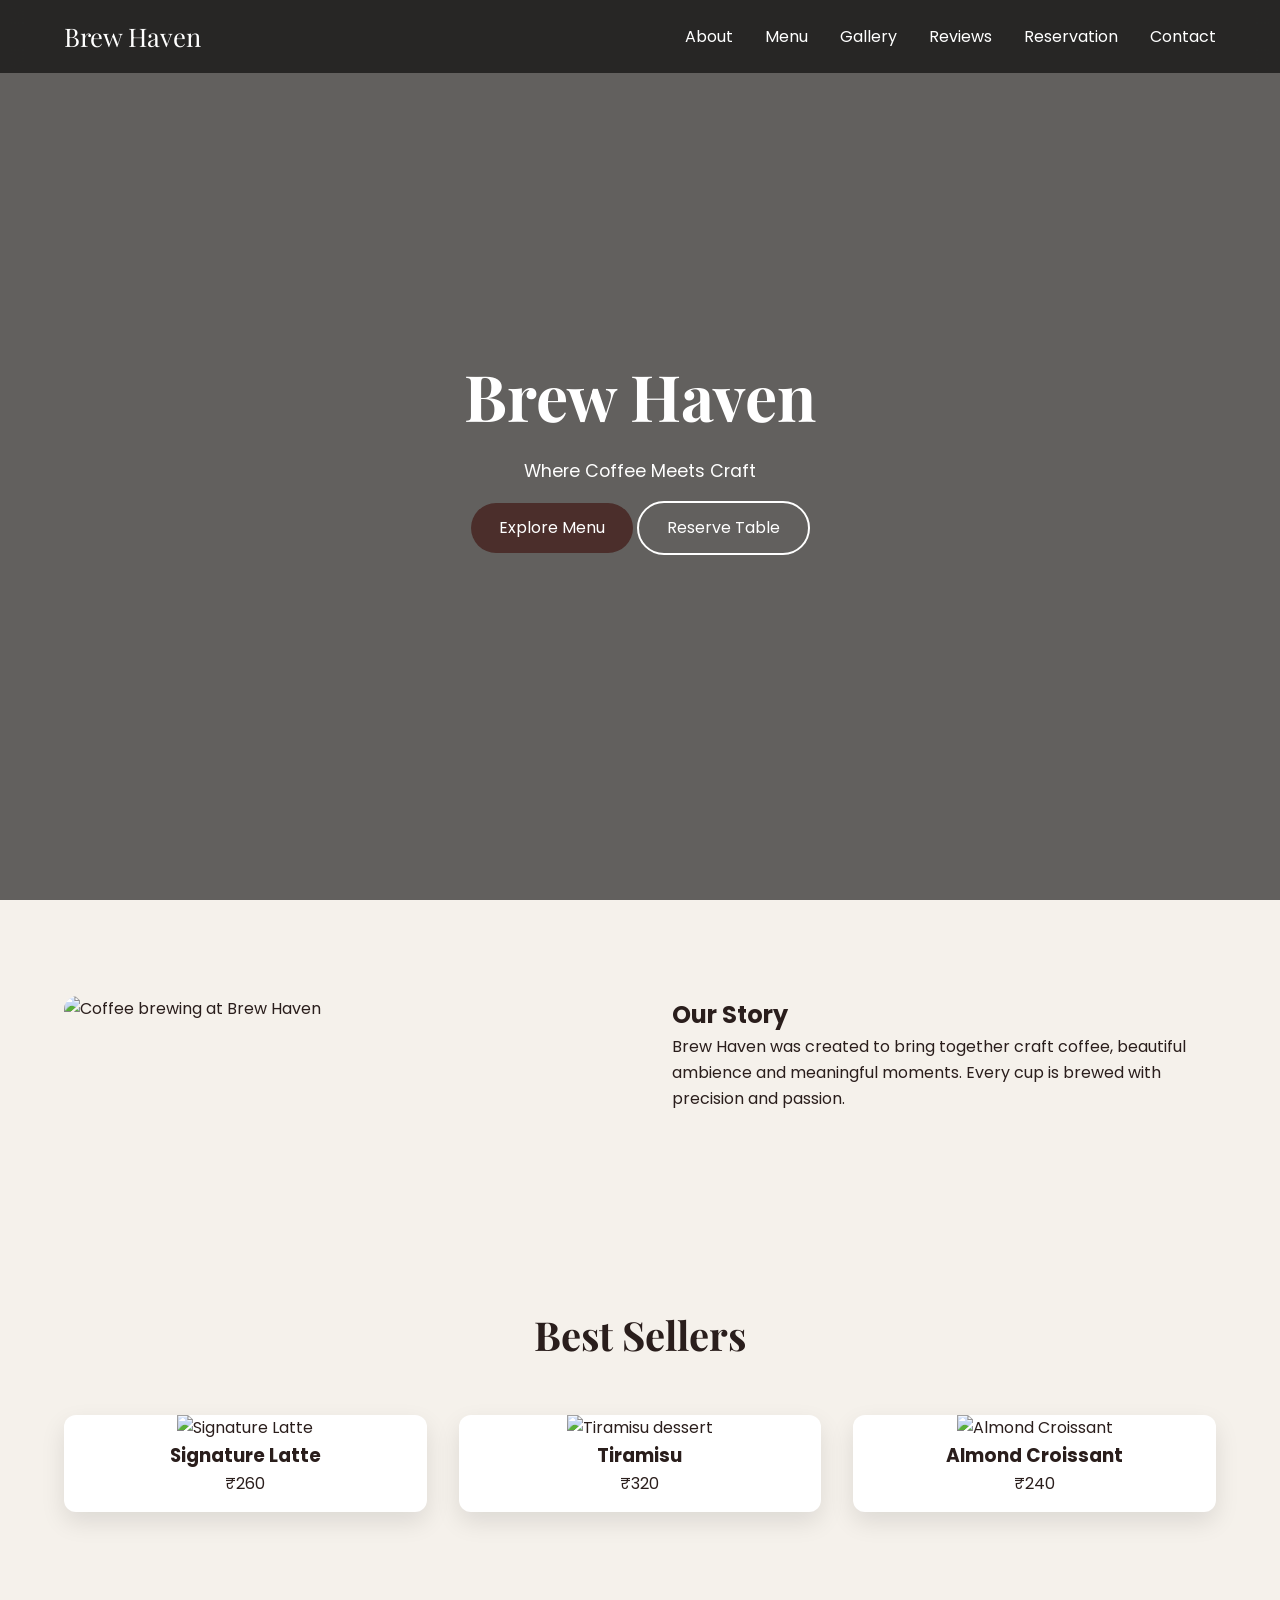
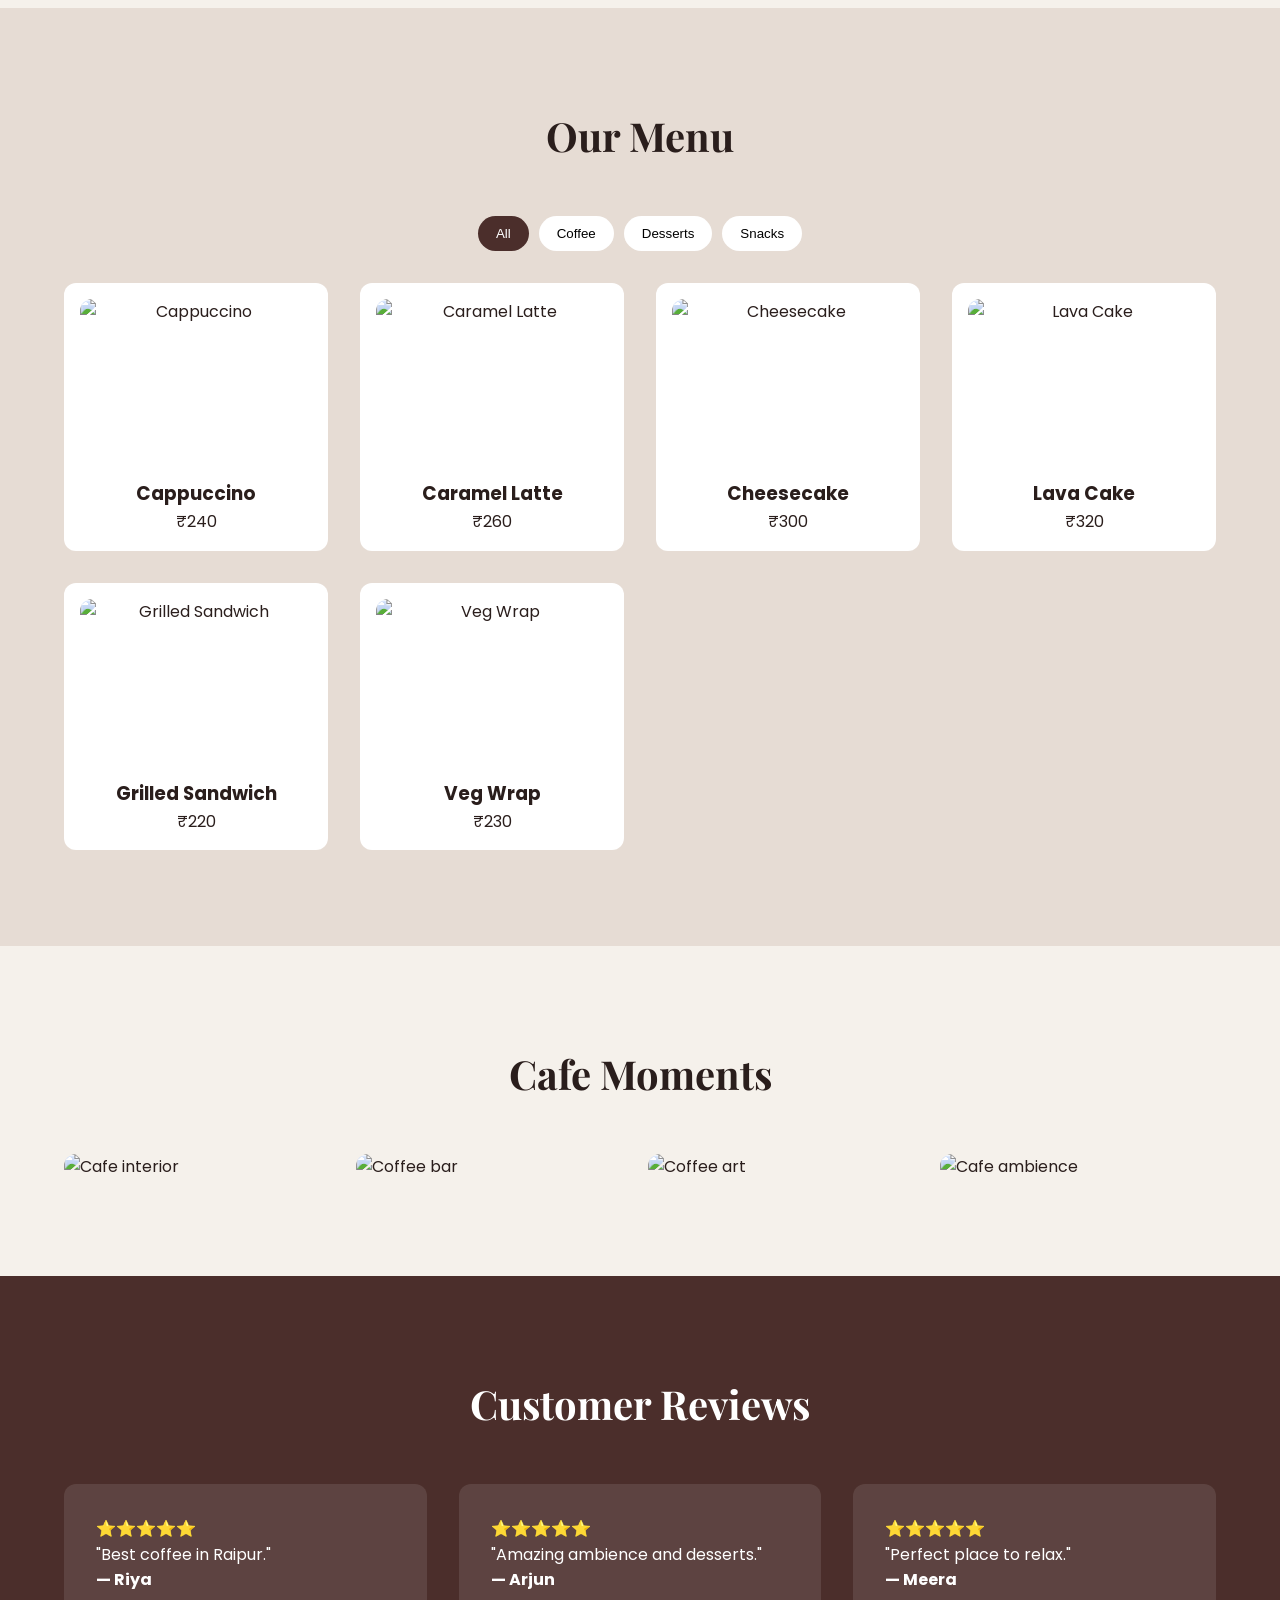
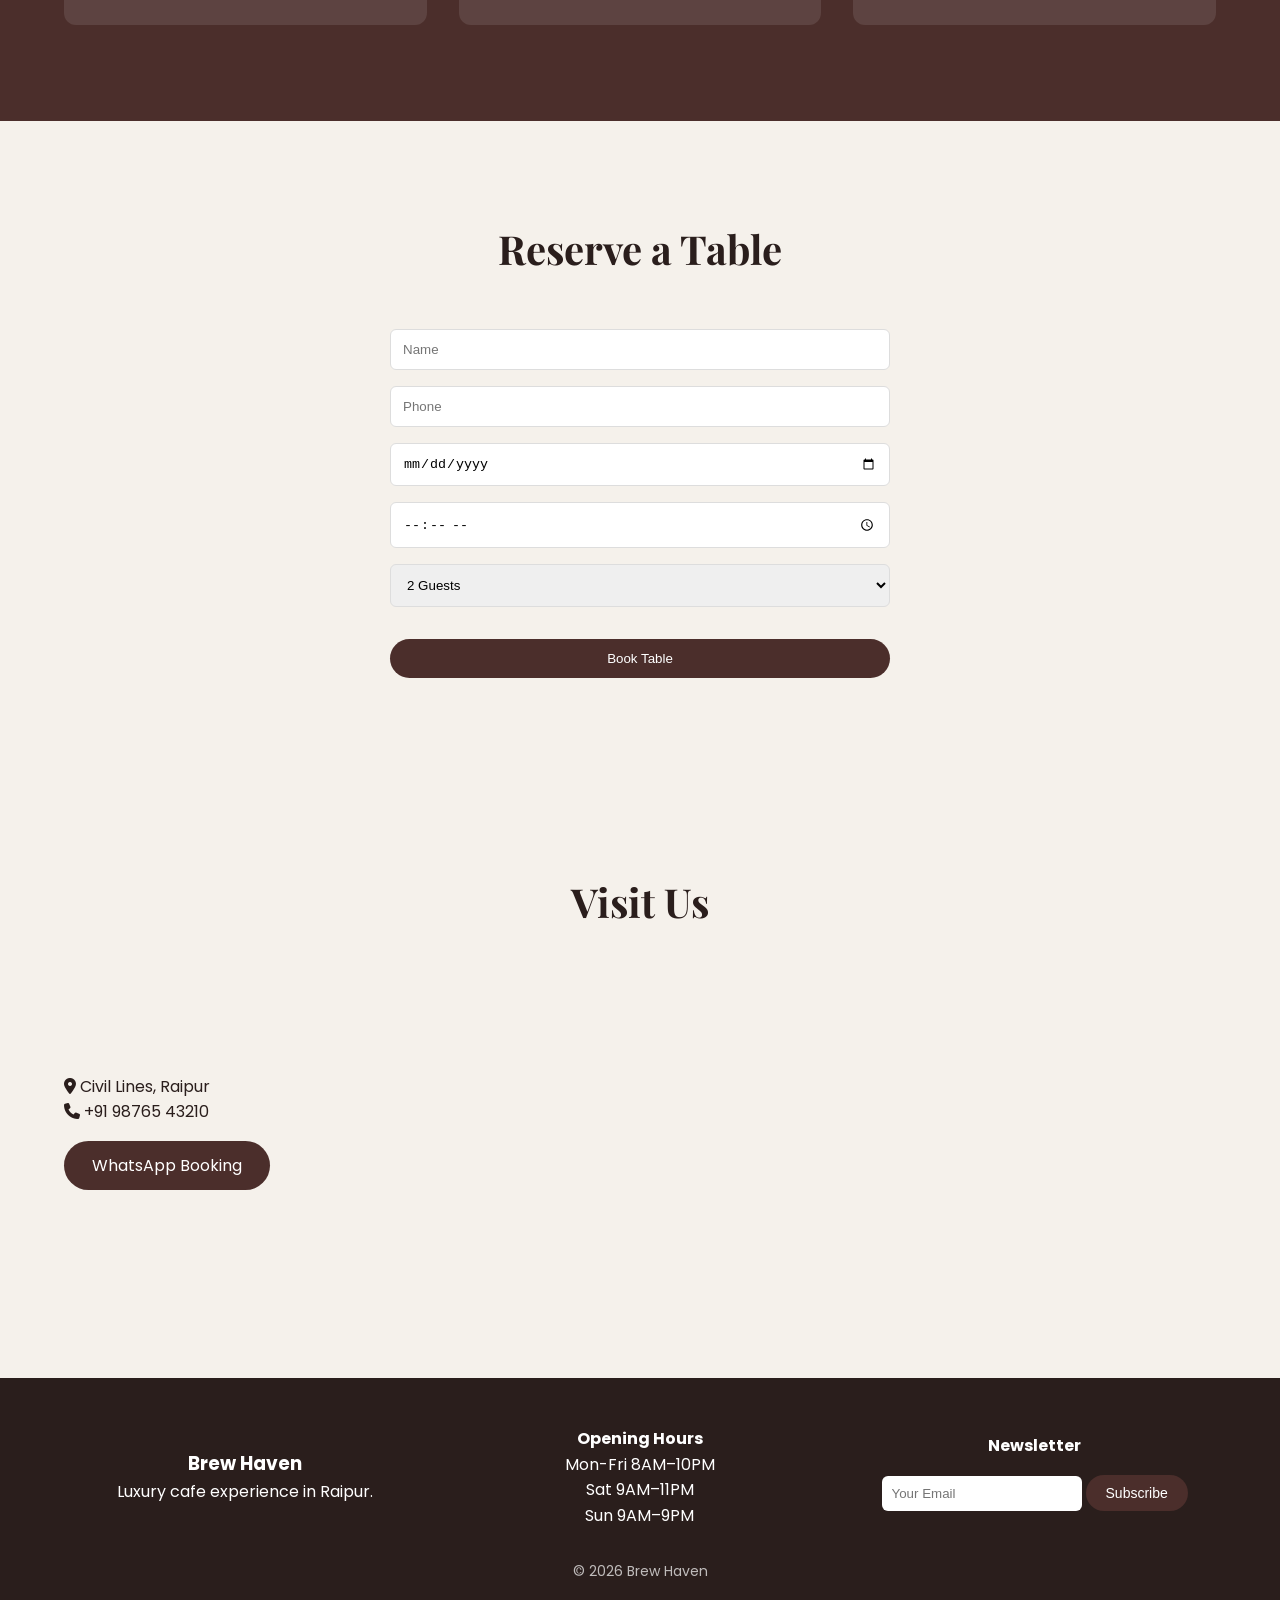
==== index.html @ ad782a99 "Add files via upload" ====
<!DOCTYPE html>
<html lang="en">
<head>

<meta charset="UTF-8">
<meta name="viewport" content="width=device-width, initial-scale=1.0">

<title>Brew Haven | Luxury Cafe in Raipur</title>

<meta name="description" content="Brew Haven is a luxury cafe in Raipur serving handcrafted coffee, desserts and cozy ambience.">

<link rel="icon" href="https://cdn-icons-png.flaticon.com/512/924/924514.png">

<link href="https://fonts.googleapis.com/css2?family=Playfair+Display:wght@600;700&family=Poppins:wght@300;400;500&display=swap" rel="stylesheet">

<link rel="stylesheet" href="style.css">

<link rel="stylesheet" href="https://cdnjs.cloudflare.com/ajax/libs/font-awesome/6.5.0/css/all.min.css">

</head>

<body>

<div id="loader">
<h1>Brew Haven</h1>
</div>

<header class="navbar">

<div class="container nav-wrapper">

<div class="logo">Brew Haven</div>

<nav>

<ul class="nav-links">

<li><a href="#about">About</a></li>
<li><a href="#menu">Menu</a></li>
<li><a href="#gallery">Gallery</a></li>
<li><a href="#reviews">Reviews</a></li>
<li><a href="#reservation">Reservation</a></li>
<li><a href="#contact">Contact</a></li>

</ul>

</nav>

<div class="menu-toggle">
<i class="fas fa-bars"></i>
</div>

</div>

</header>


<section class="hero">

<div class="overlay"></div>

<div class="hero-content reveal">

<h1>Brew Haven</h1>
<p>Where Coffee Meets Craft</p>

<div class="hero-buttons">

<a href="#menu" class="btn">Explore Menu</a>
<a href="#reservation" class="btn secondary">Reserve Table</a>

</div>

</div>

</section>


<section id="about" class="section container reveal">

<div class="about">

<img src="https://images.unsplash.com/photo-1509042239860-f550ce710b93" alt="Coffee brewing at Brew Haven">

<div>

<h2>Our Story</h2>

<p>
Brew Haven was created to bring together craft coffee,
beautiful ambience and meaningful moments.
Every cup is brewed with precision and passion.
</p>

</div>

</div>

</section>


<section class="section container reveal">

<h2 class="section-title">Best Sellers</h2>

<div class="best-grid">

<div class="best-card">
<img src="https://images.unsplash.com/photo-1495474472287-4d71bcdd2085" alt="Signature Latte">
<h3>Signature Latte</h3>
<p>₹260</p>
</div>

<div class="best-card">
<img src="https://images.unsplash.com/photo-1551024601-bec78aea704b" alt="Tiramisu dessert">
<h3>Tiramisu</h3>
<p>₹320</p>
</div>

<div class="best-card">
<img src="https://images.unsplash.com/photo-1504754524776-8f4f37790ca0" alt="Almond Croissant">
<h3>Almond Croissant</h3>
<p>₹240</p>
</div>

</div>

</section>


<section id="menu" class="section menu reveal">

<div class="container">

<h2 class="section-title">Our Menu</h2>

<div class="menu-filter">

<button data-filter="all" class="active">All</button>
<button data-filter="coffee">Coffee</button>
<button data-filter="dessert">Desserts</button>
<button data-filter="snack">Snacks</button>

</div>

<div class="menu-grid">

<div class="menu-card coffee">
<img src="https://images.unsplash.com/photo-1509042239860-f550ce710b93" alt="Cappuccino">
<h3>Cappuccino</h3>
<p>₹240</p>
</div>

<div class="menu-card coffee">
<img src="https://images.unsplash.com/photo-1498804103079-a6351b050096" alt="Caramel Latte">
<h3>Caramel Latte</h3>
<p>₹260</p>
</div>

<div class="menu-card dessert">
<img src="https://images.unsplash.com/photo-1551024601-bec78aea704b" alt="Cheesecake">
<h3>Cheesecake</h3>
<p>₹300</p>
</div>

<div class="menu-card dessert">
<img src="https://images.unsplash.com/photo-1600891964599-f61ba0e24092" alt="Lava Cake">
<h3>Lava Cake</h3>
<p>₹320</p>
</div>

<div class="menu-card snack">
<img src="https://images.unsplash.com/photo-1551782450-a2132b4ba21d" alt="Grilled Sandwich">
<h3>Grilled Sandwich</h3>
<p>₹220</p>
</div>

<div class="menu-card snack">
<img src="https://images.unsplash.com/photo-1504674900247-0877df9cc836" alt="Veg Wrap">
<h3>Veg Wrap</h3>
<p>₹230</p>
</div>

</div>

</div>

</section>


<section id="gallery" class="section container reveal">

<h2 class="section-title">Cafe Moments</h2>

<div class="gallery-grid">

<img src="https://images.unsplash.com/photo-1511920170033-f8396924c348" alt="Cafe interior">
<img src="https://images.unsplash.com/photo-1501339847302-ac426a4a7cbb" alt="Coffee bar">
<img src="https://images.unsplash.com/photo-1498804103079-a6351b050096" alt="Coffee art">
<img src="https://images.unsplash.com/photo-1559925393-8be0ec4767c8" alt="Cafe ambience">

</div>

</section>


<section id="reviews" class="section reviews reveal">

<div class="container">

<h2 class="section-title">Customer Reviews</h2>

<div class="review-grid">

<div class="review-card">
<p>⭐⭐⭐⭐⭐</p>
<p>"Best coffee in Raipur."</p>
<h4>— Riya</h4>
</div>

<div class="review-card">
<p>⭐⭐⭐⭐⭐</p>
<p>"Amazing ambience and desserts."</p>
<h4>— Arjun</h4>
</div>

<div class="review-card">
<p>⭐⭐⭐⭐⭐</p>
<p>"Perfect place to relax."</p>
<h4>— Meera</h4>
</div>

</div>

</div>

</section>


<section id="reservation" class="section container reveal">

<h2 class="section-title">Reserve a Table</h2>

<form class="reservation-form">

<input type="text" placeholder="Name" required>
<input type="tel" placeholder="Phone" required>
<input type="date" required>
<input type="time" required>

<select>
<option>2 Guests</option>
<option>4 Guests</option>
<option>6 Guests</option>
</select>

<button class="btn">Book Table</button>

</form>

</section>


<section id="contact" class="section container reveal">

<h2 class="section-title">Visit Us</h2>

<div class="contact-grid">

<div>

<p><i class="fas fa-map-marker-alt"></i> Civil Lines, Raipur</p>
<p><i class="fas fa-phone"></i> +91 98765 43210</p>

<a href="https://wa.me/919876543210" class="btn">WhatsApp Booking</a>

</div>

<iframe
src="https://maps.google.com/maps?q=raipur&t=&z=13&ie=UTF8&iwloc=&output=embed"
loading="lazy">
</iframe>

</div>

</section>


<footer class="footer">

<div class="container footer-grid">

<div>
<h3>Brew Haven</h3>
<p>Luxury cafe experience in Raipur.</p>
</div>

<div>

<h4>Opening Hours</h4>

<p>Mon-Fri 8AM–10PM</p>
<p>Sat 9AM–11PM</p>
<p>Sun 9AM–9PM</p>

</div>

<div>

<h4>Newsletter</h4>

<form class="newsletter">

<input type="email" placeholder="Your Email" required>
<button class="btn small">Subscribe</button>

</form>

</div>

</div>

<p class="copyright">© 2026 Brew Haven</p>

</footer>


<button id="topBtn">
<i class="fas fa-arrow-up"></i>
</button>


<div id="lightbox">
<img src="">
</div>

<script src="script.js"></script>

</body>
</html>
---- style.css ----
:root{
--brown:#4b2e2b;
--dark:#2a1e1c;
--cream:#f5f1eb;
--beige:#e6dcd4;
}

*{
margin:0;
padding:0;
box-sizing:border-box;
}

html{
scroll-behavior:smooth;
}

body{
font-family:Poppins,sans-serif;
background:var(--cream);
color:var(--dark);
line-height:1.6;
}

.container{
width:90%;
max-width:1200px;
margin:auto;
}

.section{
padding:6rem 0;
}

.section-title{
text-align:center;
margin-bottom:3rem;
font-size:2.5rem;
font-family:"Playfair Display";
}

/* Loader */

#loader{
position:fixed;
inset:0;
background:black;
display:flex;
align-items:center;
justify-content:center;
color:white;
z-index:2000;
}

/* Navbar */

.navbar{
position:fixed;
width:100%;
background:rgba(0,0,0,.6);
backdrop-filter:blur(10px);
padding:1rem 0;
z-index:1000;
}

.nav-wrapper{
display:flex;
justify-content:space-between;
align-items:center;
}

.logo{
color:white;
font-size:1.6rem;
font-family:"Playfair Display";
}

.nav-links{
display:flex;
gap:2rem;
list-style:none;
}

.nav-links a{
color:white;
text-decoration:none;
position:relative;
}

.nav-links a::after{
content:"";
position:absolute;
width:0;
height:2px;
background:white;
left:0;
bottom:-5px;
transition:.3s;
}

.nav-links a:hover::after{
width:100%;
}

.menu-toggle{
display:none;
color:white;
font-size:1.4rem;
cursor:pointer;
}

/* Hero */

.hero{
height:100vh;
background:url('https://images.unsplash.com/photo-1511920170033-f8396924c348') center/cover no-repeat;
display:flex;
align-items:center;
justify-content:center;
color:white;
text-align:center;
position:relative;
}

.overlay{
position:absolute;
inset:0;
background:rgba(0,0,0,.6);
}

.hero-content{
position:relative;
z-index:2;
}

.hero h1{
font-size:4rem;
font-family:"Playfair Display";
}

.hero p{
margin-top:10px;
font-size:1.1rem;
}

/* Buttons */

.btn{
display:inline-block;
margin-top:1rem;
padding:12px 28px;
background:var(--brown);
color:white;
border-radius:30px;
text-decoration:none;
transition:.3s;
border:none;
cursor:pointer;
}

.btn:hover{
transform:translateY(-3px);
box-shadow:0 8px 20px rgba(0,0,0,.2);
}

.secondary{
background:transparent;
border:2px solid white;
}

.small{
padding:10px 20px;
font-size:14px;
}

/* About */

.about{
display:grid;
grid-template-columns:1fr 1fr;
gap:4rem;
align-items:center;
}

.about img{
width:100%;
border-radius:14px;
height:100%;
object-fit:cover;
}

.about div{
max-width:520px;
}

/* Best Sellers */

.best-grid{
display:grid;
grid-template-columns:repeat(auto-fit,minmax(250px,1fr));
gap:2rem;
}

.best-card{
box-shadow:0 10px 25px rgba(0,0,0,.1);
border-radius:12px;
overflow:hidden;
background:white;
text-align:center;
padding-bottom:1rem;
}

.best-card img{
width:100%;
transition:.4s;
}

.best-card:hover img{
transform:scale(1.1);
}

/* Menu */

.menu{
background:var(--beige);
}

.menu-filter{
display:flex;
justify-content:center;
flex-wrap:wrap;
gap:10px;
margin-bottom:2rem;
}

.menu-filter button{
padding:10px 18px;
border:none;
cursor:pointer;
border-radius:20px;
background:white;
transition:.3s;
}

.menu-filter button.active{
background:var(--brown);
color:white;
}

.menu-grid{
display:grid;
grid-template-columns:repeat(auto-fit,minmax(250px,1fr));
gap:2rem;
}

.menu-card{
background:white;
padding:1rem;
border-radius:12px;
text-align:center;
transition:.3s;
display:flex;
flex-direction:column;
justify-content:space-between;
}

.menu-card:hover{
transform:translateY(-8px);
box-shadow:0 10px 25px rgba(0,0,0,.15);
}

.menu-card img{
width:100%;
height:180px;
object-fit:cover;
border-radius:12px;
}

/* Gallery */

.gallery-grid{
display:grid;
grid-template-columns:repeat(auto-fit,minmax(250px,1fr));
gap:1rem;
}

.gallery-grid img{
width:100%;
border-radius:12px;
cursor:pointer;
transition:.4s;
}

.gallery-grid img:hover{
transform:scale(1.05);
}

/* Reviews */

.reviews{
background:var(--brown);
color:white;
}

.review-grid{
display:grid;
grid-template-columns:repeat(auto-fit,minmax(250px,1fr));
gap:2rem;
}

.review-card{
background:rgba(255,255,255,.1);
padding:2rem;
border-radius:12px;
}

/* Reservation */

.reservation-form{
max-width:500px;
margin:auto;
display:flex;
flex-direction:column;
gap:1rem;
}

.reservation-form input,
.reservation-form select{
padding:12px;
border-radius:6px;
border:1px solid #ddd;
}

/* Contact */

.contact-grid{
display:grid;
grid-template-columns:repeat(auto-fit,minmax(300px,1fr));
gap:3rem;
align-items:center;
}

iframe{
width:100%;
height:300px;
border:0;
border-radius:10px;
}

/* Footer */

.footer{
background:var(--dark);
color:white;
padding:3rem 0;
text-align:center;
}

.footer-grid{
display:grid;
grid-template-columns:repeat(auto-fit,minmax(200px,1fr));
gap:2rem;
align-items:center;
justify-items:center;
text-align:center;
}

.newsletter input{
padding:10px;
border-radius:6px;
border:none;
margin-bottom:10px;
width:200px;
}

.copyright{
margin-top:2rem;
font-size:14px;
opacity:.7;
}

/* Scroll Top Button */

#topBtn{
position:fixed;
bottom:30px;
right:30px;
background:var(--brown);
color:white;
border:none;
padding:12px;
border-radius:50%;
display:none;
cursor:pointer;
}

/* Lightbox */

#lightbox{
position:fixed;
inset:0;
background:rgba(0,0,0,.9);
display:none;
align-items:center;
justify-content:center;
}

#lightbox img{
max-width:90%;
border-radius:12px;
}

/* Reveal animation */

.reveal{
opacity:0;
transform:translateY(40px);
transition:all .8s ease;
}

/* Mobile */

@media(max-width:768px){

.hero h1{
font-size:2.5rem;
}

.about{
grid-template-columns:1fr;
text-align:center;
}

.about img{
max-height:350px;
}

.nav-links{
position:absolute;
top:70px;
right:20px;
background:black;
flex-direction:column;
padding:1rem;
display:none;
}

.nav-links.active{
display:flex;
}

.menu-toggle{
display:block;
}

.menu-filter{
gap:8px;
}

.menu-filter button{
font-size:14px;
padding:8px 14px;
}

}
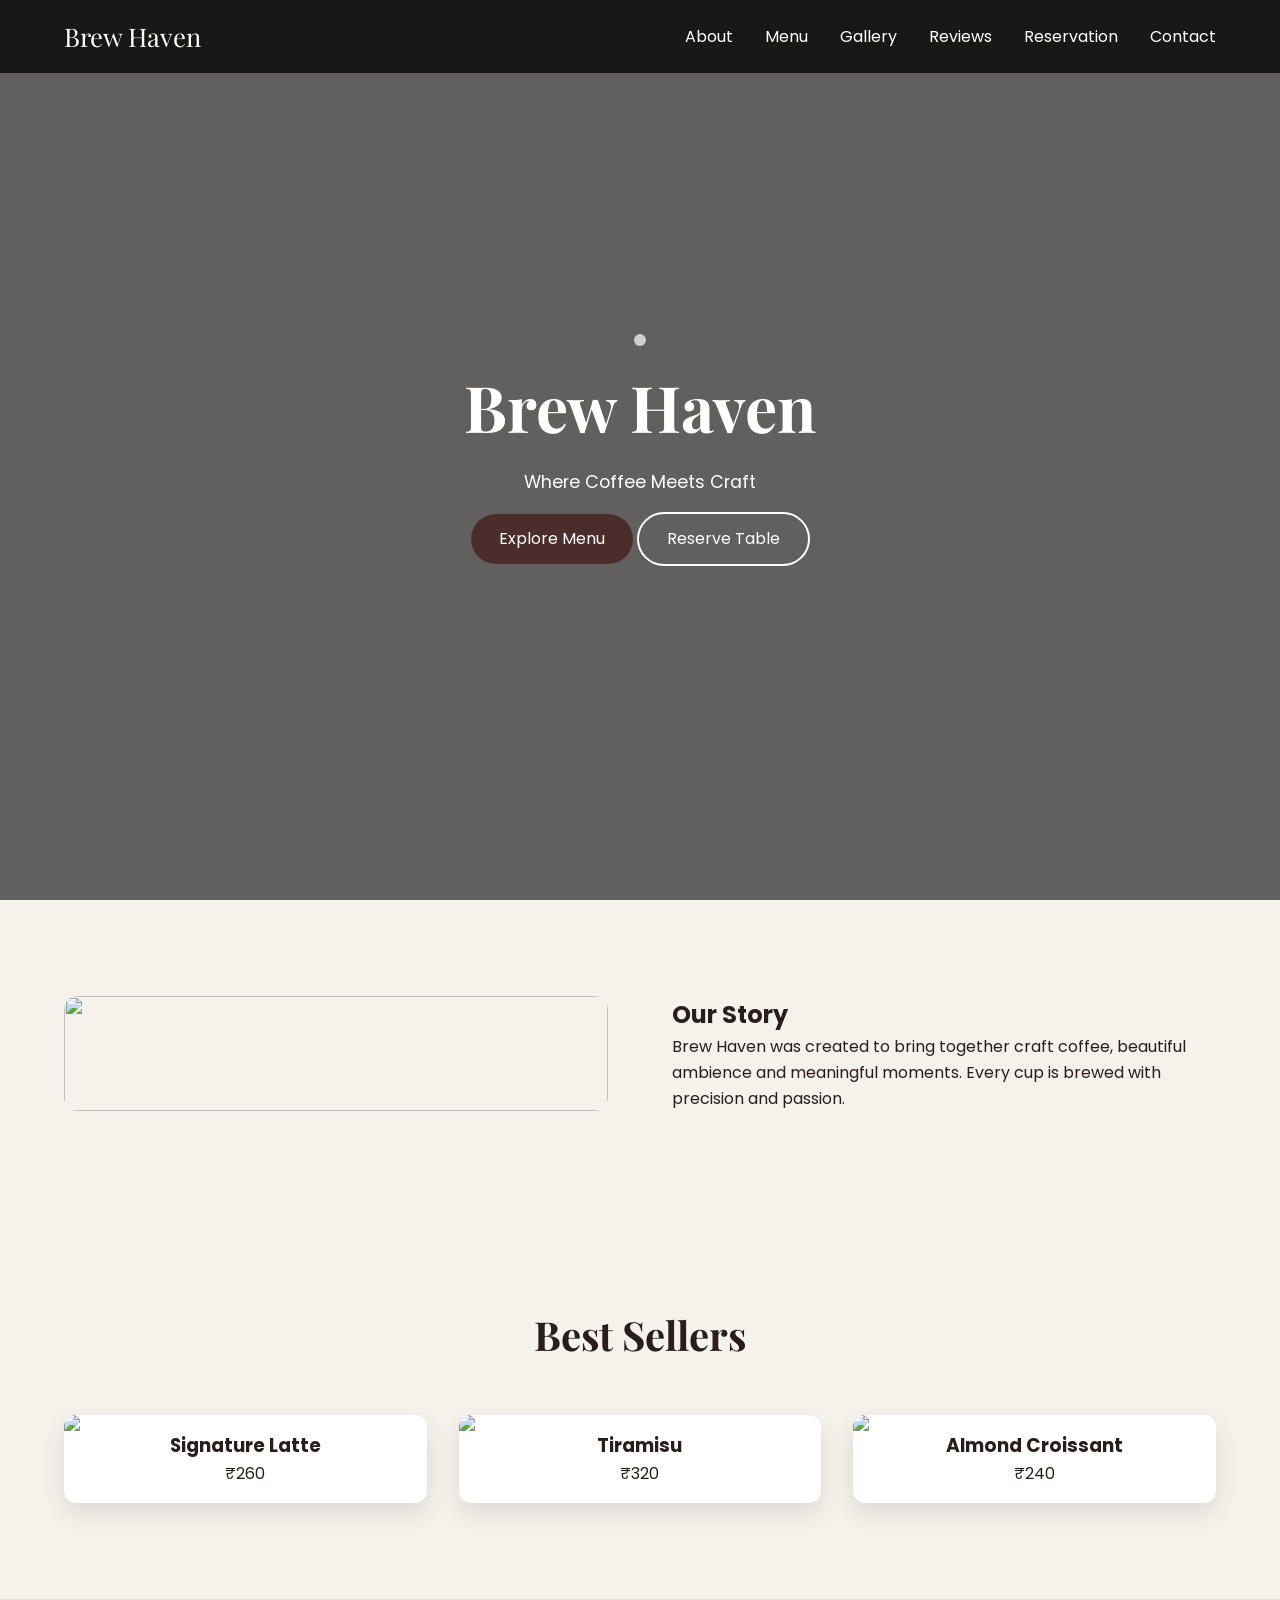
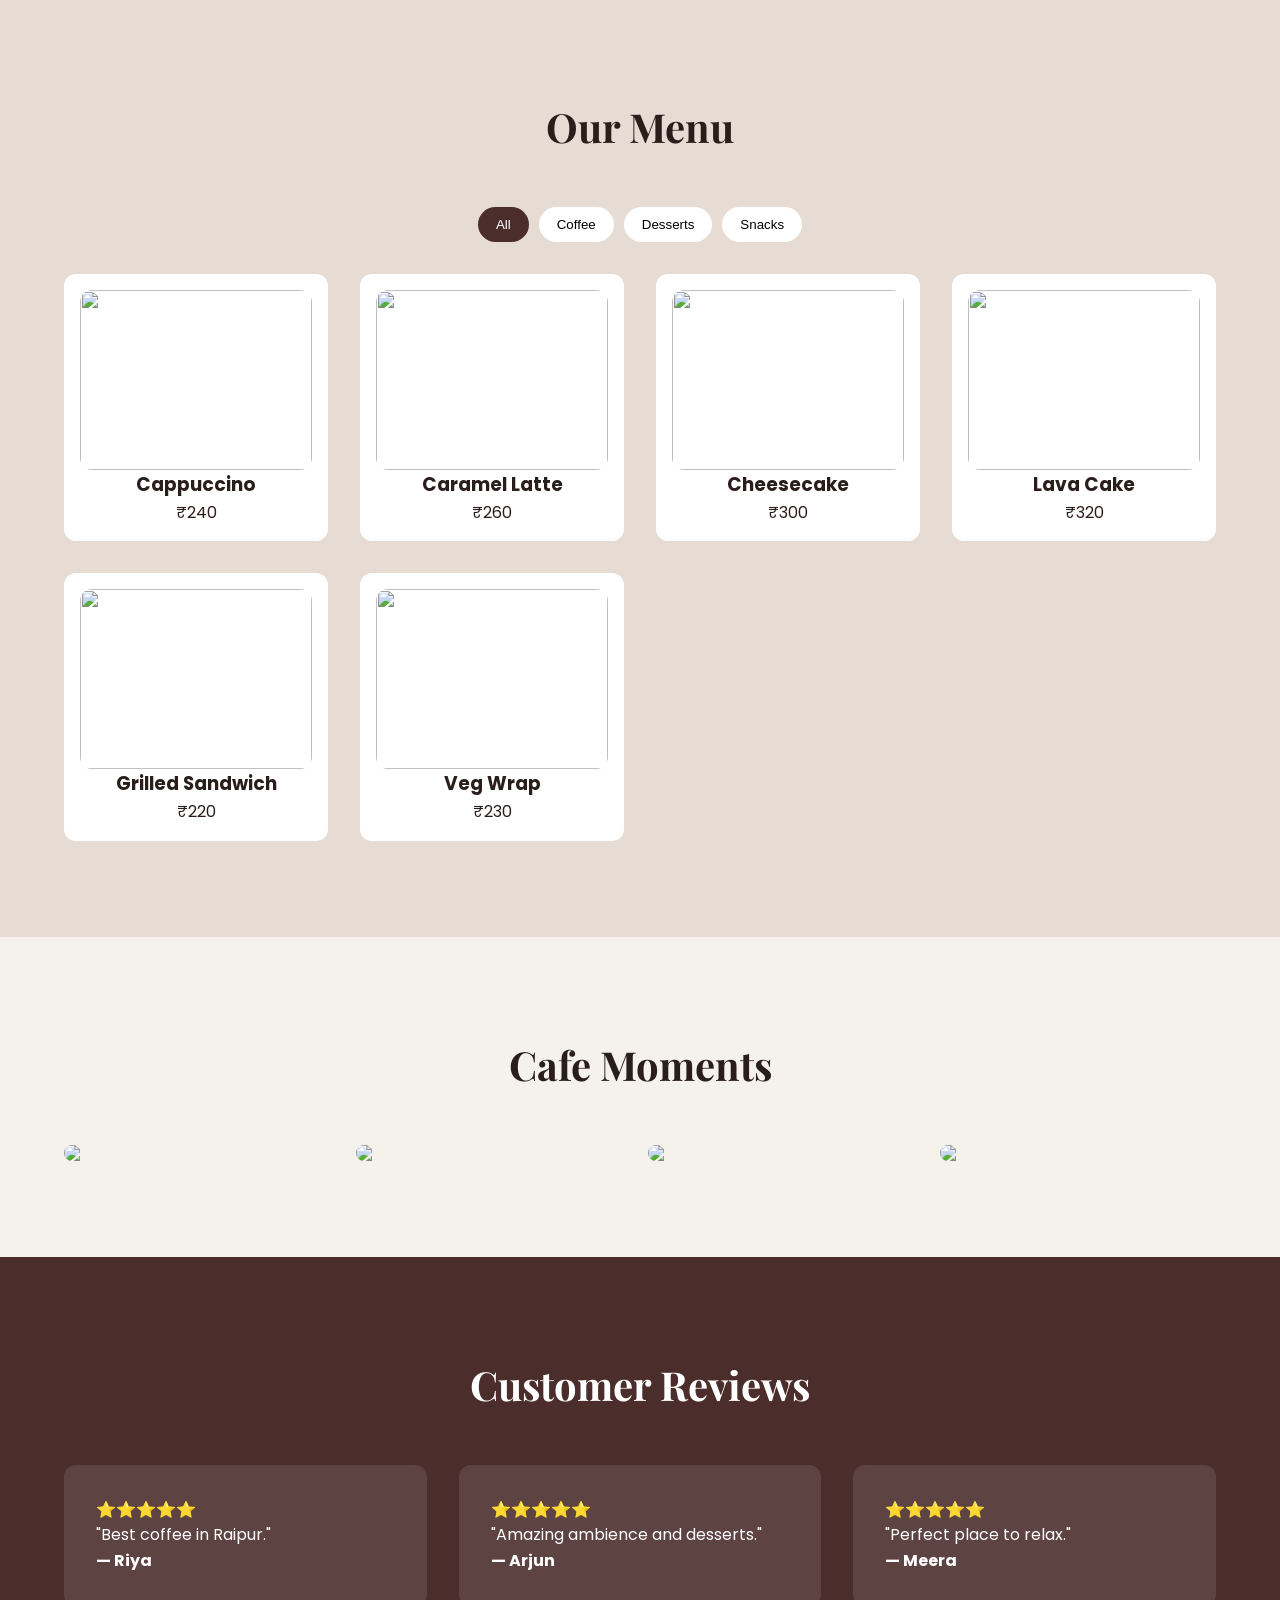
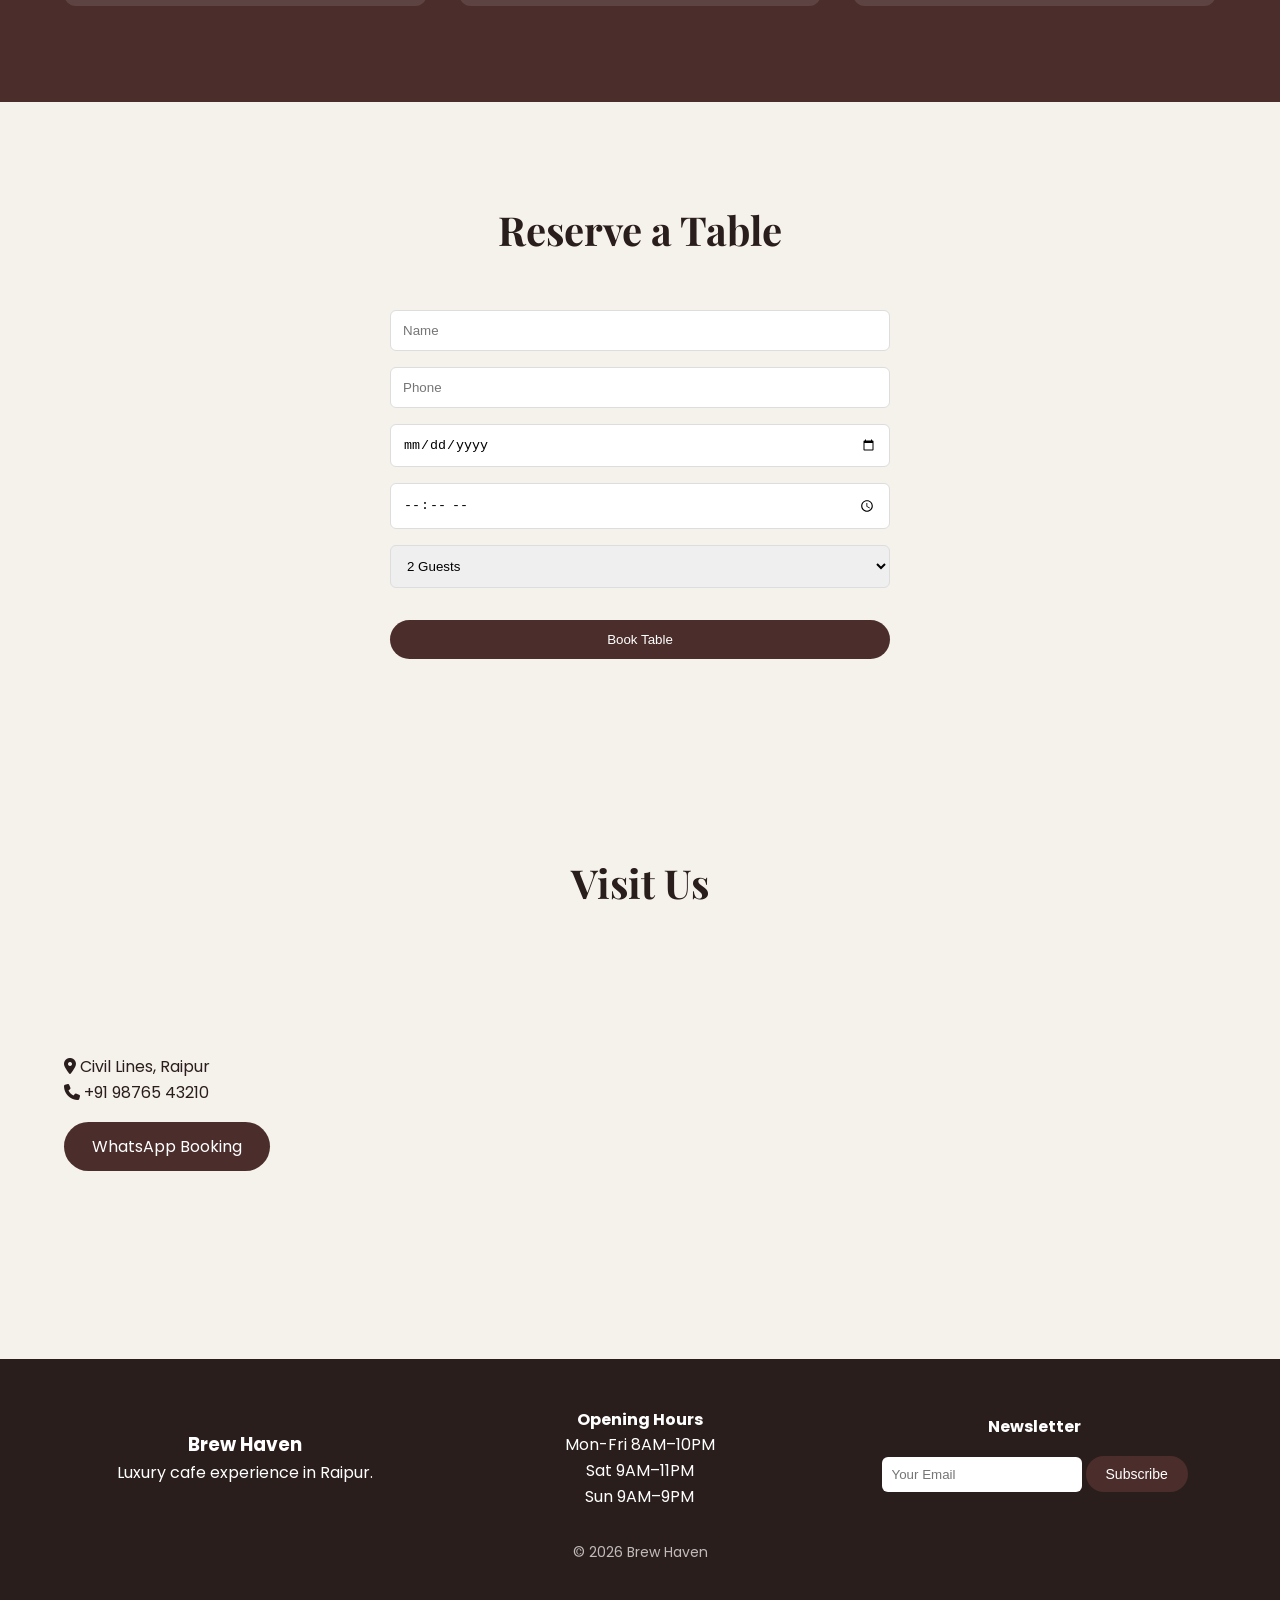
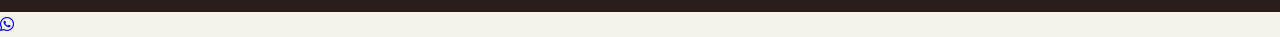
==== commit c775f324: "updated website files" ====
--- a/index.html
+++ b/index.html
@@ -1,340 +1,333 @@
-<!DOCTYPE html>
-<html lang="en">
-<head>
-
-<meta charset="UTF-8">
-<meta name="viewport" content="width=device-width, initial-scale=1.0">
-
-<title>Brew Haven | Luxury Cafe in Raipur</title>
-
-<meta name="description" content="Brew Haven is a luxury cafe in Raipur serving handcrafted coffee, desserts and cozy ambience.">
-
-<link rel="icon" href="https://cdn-icons-png.flaticon.com/512/924/924514.png">
-
-<link href="https://fonts.googleapis.com/css2?family=Playfair+Display:wght@600;700&family=Poppins:wght@300;400;500&display=swap" rel="stylesheet">
-
-<link rel="stylesheet" href="style.css">
-
-<link rel="stylesheet" href="https://cdnjs.cloudflare.com/ajax/libs/font-awesome/6.5.0/css/all.min.css">
-
-</head>
-
-<body>
-
-<div id="loader">
-<h1>Brew Haven</h1>
-</div>
-
-<header class="navbar">
-
-<div class="container nav-wrapper">
-
-<div class="logo">Brew Haven</div>
-
-<nav>
-
-<ul class="nav-links">
-
-<li><a href="#about">About</a></li>
-<li><a href="#menu">Menu</a></li>
-<li><a href="#gallery">Gallery</a></li>
-<li><a href="#reviews">Reviews</a></li>
-<li><a href="#reservation">Reservation</a></li>
-<li><a href="#contact">Contact</a></li>
-
-</ul>
-
-</nav>
-
-<div class="menu-toggle">
-<i class="fas fa-bars"></i>
-</div>
-
-</div>
-
-</header>
-
-
-<section class="hero">
-
-<div class="overlay"></div>
-
-<div class="hero-content reveal">
-
-<h1>Brew Haven</h1>
-<p>Where Coffee Meets Craft</p>
-
-<div class="hero-buttons">
-
-<a href="#menu" class="btn">Explore Menu</a>
-<a href="#reservation" class="btn secondary">Reserve Table</a>
-
-</div>
-
-</div>
-
-</section>
-
-
-<section id="about" class="section container reveal">
-
-<div class="about">
-
-<img src="https://images.unsplash.com/photo-1509042239860-f550ce710b93" alt="Coffee brewing at Brew Haven">
-
-<div>
-
-<h2>Our Story</h2>
-
-<p>
-Brew Haven was created to bring together craft coffee,
-beautiful ambience and meaningful moments.
-Every cup is brewed with precision and passion.
-</p>
-
-</div>
-
-</div>
-
-</section>
-
-
-<section class="section container reveal">
-
-<h2 class="section-title">Best Sellers</h2>
-
-<div class="best-grid">
-
-<div class="best-card">
-<img src="https://images.unsplash.com/photo-1495474472287-4d71bcdd2085" alt="Signature Latte">
-<h3>Signature Latte</h3>
-<p>₹260</p>
-</div>
-
-<div class="best-card">
-<img src="https://images.unsplash.com/photo-1551024601-bec78aea704b" alt="Tiramisu dessert">
-<h3>Tiramisu</h3>
-<p>₹320</p>
-</div>
-
-<div class="best-card">
-<img src="https://images.unsplash.com/photo-1504754524776-8f4f37790ca0" alt="Almond Croissant">
-<h3>Almond Croissant</h3>
-<p>₹240</p>
-</div>
-
-</div>
-
-</section>
-
-
-<section id="menu" class="section menu reveal">
-
-<div class="container">
-
-<h2 class="section-title">Our Menu</h2>
-
-<div class="menu-filter">
-
-<button data-filter="all" class="active">All</button>
-<button data-filter="coffee">Coffee</button>
-<button data-filter="dessert">Desserts</button>
-<button data-filter="snack">Snacks</button>
-
-</div>
-
-<div class="menu-grid">
-
-<div class="menu-card coffee">
-<img src="https://images.unsplash.com/photo-1509042239860-f550ce710b93" alt="Cappuccino">
-<h3>Cappuccino</h3>
-<p>₹240</p>
-</div>
-
-<div class="menu-card coffee">
-<img src="https://images.unsplash.com/photo-1498804103079-a6351b050096" alt="Caramel Latte">
-<h3>Caramel Latte</h3>
-<p>₹260</p>
-</div>
-
-<div class="menu-card dessert">
-<img src="https://images.unsplash.com/photo-1551024601-bec78aea704b" alt="Cheesecake">
-<h3>Cheesecake</h3>
-<p>₹300</p>
-</div>
-
-<div class="menu-card dessert">
-<img src="https://images.unsplash.com/photo-1600891964599-f61ba0e24092" alt="Lava Cake">
-<h3>Lava Cake</h3>
-<p>₹320</p>
-</div>
-
-<div class="menu-card snack">
-<img src="https://images.unsplash.com/photo-1551782450-a2132b4ba21d" alt="Grilled Sandwich">
-<h3>Grilled Sandwich</h3>
-<p>₹220</p>
-</div>
-
-<div class="menu-card snack">
-<img src="https://images.unsplash.com/photo-1504674900247-0877df9cc836" alt="Veg Wrap">
-<h3>Veg Wrap</h3>
-<p>₹230</p>
-</div>
-
-</div>
-
-</div>
-
-</section>
-
-
-<section id="gallery" class="section container reveal">
-
-<h2 class="section-title">Cafe Moments</h2>
-
-<div class="gallery-grid">
-
-<img src="https://images.unsplash.com/photo-1511920170033-f8396924c348" alt="Cafe interior">
-<img src="https://images.unsplash.com/photo-1501339847302-ac426a4a7cbb" alt="Coffee bar">
-<img src="https://images.unsplash.com/photo-1498804103079-a6351b050096" alt="Coffee art">
-<img src="https://images.unsplash.com/photo-1559925393-8be0ec4767c8" alt="Cafe ambience">
-
-</div>
-
-</section>
-
-
-<section id="reviews" class="section reviews reveal">
-
-<div class="container">
-
-<h2 class="section-title">Customer Reviews</h2>
-
-<div class="review-grid">
-
-<div class="review-card">
-<p>⭐⭐⭐⭐⭐</p>
-<p>"Best coffee in Raipur."</p>
-<h4>— Riya</h4>
-</div>
-
-<div class="review-card">
-<p>⭐⭐⭐⭐⭐</p>
-<p>"Amazing ambience and desserts."</p>
-<h4>— Arjun</h4>
-</div>
-
-<div class="review-card">
-<p>⭐⭐⭐⭐⭐</p>
-<p>"Perfect place to relax."</p>
-<h4>— Meera</h4>
-</div>
-
-</div>
-
-</div>
-
-</section>
-
-
-<section id="reservation" class="section container reveal">
-
-<h2 class="section-title">Reserve a Table</h2>
-
-<form class="reservation-form">
-
-<input type="text" placeholder="Name" required>
-<input type="tel" placeholder="Phone" required>
-<input type="date" required>
-<input type="time" required>
-
-<select>
-<option>2 Guests</option>
-<option>4 Guests</option>
-<option>6 Guests</option>
-</select>
-
-<button class="btn">Book Table</button>
-
-</form>
-
-</section>
-
-
-<section id="contact" class="section container reveal">
-
-<h2 class="section-title">Visit Us</h2>
-
-<div class="contact-grid">
-
-<div>
-
-<p><i class="fas fa-map-marker-alt"></i> Civil Lines, Raipur</p>
-<p><i class="fas fa-phone"></i> +91 98765 43210</p>
-
-<a href="https://wa.me/919876543210" class="btn">WhatsApp Booking</a>
-
-</div>
-
-<iframe
-src="https://maps.google.com/maps?q=raipur&t=&z=13&ie=UTF8&iwloc=&output=embed"
-loading="lazy">
-</iframe>
-
-</div>
-
-</section>
-
-
-<footer class="footer">
-
-<div class="container footer-grid">
-
-<div>
-<h3>Brew Haven</h3>
-<p>Luxury cafe experience in Raipur.</p>
-</div>
-
-<div>
-
-<h4>Opening Hours</h4>
-
-<p>Mon-Fri 8AM–10PM</p>
-<p>Sat 9AM–11PM</p>
-<p>Sun 9AM–9PM</p>
-
-</div>
-
-<div>
-
-<h4>Newsletter</h4>
-
-<form class="newsletter">
-
-<input type="email" placeholder="Your Email" required>
-<button class="btn small">Subscribe</button>
-
-</form>
-
-</div>
-
-</div>
-
-<p class="copyright">© 2026 Brew Haven</p>
-
-</footer>
-
-
-<button id="topBtn">
-<i class="fas fa-arrow-up"></i>
-</button>
-
-
-<div id="lightbox">
-<img src="">
-</div>
-
-<script src="script.js"></script>
-
-</body>
+<!DOCTYPE html>
+<html lang="en">
+<head>
+
+<meta charset="UTF-8">
+<meta name="viewport" content="width=device-width, initial-scale=1.0">
+
+<title>Brew Haven | Luxury Cafe in Raipur</title>
+
+<meta name="description" content="Brew Haven is a luxury cafe in Raipur serving handcrafted coffee, desserts and cozy ambience.">
+
+<link rel="icon" href="https://cdn-icons-png.flaticon.com/512/924/924514.png">
+
+<link href="https://fonts.googleapis.com/css2?family=Playfair+Display:wght@600;700&family=Poppins:wght@300;400;500&display=swap" rel="stylesheet">
+
+<link rel="stylesheet" href="style.css">
+
+<link rel="stylesheet" href="https://cdnjs.cloudflare.com/ajax/libs/font-awesome/6.5.0/css/all.min.css">
+
+</head>
+
+<body>
+
+<div id="progressBar"></div>
+
+<div id="loader">
+<h1>Brew Haven</h1>
+</div>
+
+<header class="navbar">
+
+<div class="container nav-wrapper">
+
+<div class="logo">Brew Haven</div>
+
+<nav>
+
+<ul class="nav-links">
+
+<li><a href="#about">About</a></li>
+<li><a href="#menu">Menu</a></li>
+<li><a href="#gallery">Gallery</a></li>
+<li><a href="#reviews">Reviews</a></li>
+<li><a href="#reservation">Reservation</a></li>
+<li><a href="#contact">Contact</a></li>
+
+</ul>
+
+</nav>
+
+<div class="menu-toggle">
+<i class="fas fa-bars"></i>
+</div>
+
+</div>
+
+</header>
+
+<section class="hero">
+
+<div class="overlay"></div>
+
+<div class="hero-content reveal">
+
+<div class="steam"></div>
+
+<h1>Brew Haven</h1>
+<p>Where Coffee Meets Craft</p>
+
+<div class="hero-buttons">
+
+<a href="#menu" class="btn">Explore Menu</a>
+<a href="#reservation" class="btn secondary">Reserve Table</a>
+
+</div>
+
+</div>
+
+</section>
+
+<section id="about" class="section container reveal">
+
+<div class="about">
+
+<img loading="lazy" src="https://images.unsplash.com/photo-1509042239860-f550ce710b93?w=900">
+
+<div>
+
+<h2>Our Story</h2>
+
+<p>
+Brew Haven was created to bring together craft coffee,
+beautiful ambience and meaningful moments.
+Every cup is brewed with precision and passion.
+</p>
+
+</div>
+
+</div>
+
+</section>
+
+<section class="section container reveal">
+
+<h2 class="section-title">Best Sellers</h2>
+
+<div class="best-grid">
+
+<div class="best-card">
+<img loading="lazy" src="https://images.unsplash.com/photo-1495474472287-4d71bcdd2085?w=600">
+<h3>Signature Latte</h3>
+<p>₹260</p>
+</div>
+
+<div class="best-card">
+<img loading="lazy" src="https://images.unsplash.com/photo-1551024601-bec78aea704b?w=600">
+<h3>Tiramisu</h3>
+<p>₹320</p>
+</div>
+
+<div class="best-card">
+<img loading="lazy" src="https://images.unsplash.com/photo-1504754524776-8f4f37790ca0?w=600">
+<h3>Almond Croissant</h3>
+<p>₹240</p>
+</div>
+
+</div>
+
+</section>
+
+<section id="menu" class="section menu reveal">
+
+<div class="container">
+
+<h2 class="section-title">Our Menu</h2>
+
+<div class="menu-filter">
+
+<button data-filter="all" class="active">All</button>
+<button data-filter="coffee">Coffee</button>
+<button data-filter="dessert">Desserts</button>
+<button data-filter="snack">Snacks</button>
+
+</div>
+
+<div class="menu-grid">
+
+<div class="menu-card coffee">
+<img loading="lazy" src="https://images.unsplash.com/photo-1509042239860-f550ce710b93?w=600">
+<h3>Cappuccino</h3>
+<p>₹240</p>
+</div>
+
+<div class="menu-card coffee">
+<img loading="lazy" src="https://images.unsplash.com/photo-1498804103079-a6351b050096?w=600">
+<h3>Caramel Latte</h3>
+<p>₹260</p>
+</div>
+
+<div class="menu-card dessert">
+<img loading="lazy" src="https://images.unsplash.com/photo-1551024601-bec78aea704b?w=600">
+<h3>Cheesecake</h3>
+<p>₹300</p>
+</div>
+
+<div class="menu-card dessert">
+<img loading="lazy" src="https://images.unsplash.com/photo-1600891964599-f61ba0e24092?w=600">
+<h3>Lava Cake</h3>
+<p>₹320</p>
+</div>
+
+<div class="menu-card snack">
+<img loading="lazy" src="https://images.unsplash.com/photo-1551782450-a2132b4ba21d?w=600">
+<h3>Grilled Sandwich</h3>
+<p>₹220</p>
+</div>
+
+<div class="menu-card snack">
+<img loading="lazy" src="https://images.unsplash.com/photo-1504674900247-0877df9cc836?w=600">
+<h3>Veg Wrap</h3>
+<p>₹230</p>
+</div>
+
+</div>
+
+</div>
+
+</section>
+
+<section id="gallery" class="section container reveal">
+
+<h2 class="section-title">Cafe Moments</h2>
+
+<div class="gallery-grid">
+
+<img loading="lazy" src="https://images.unsplash.com/photo-1511920170033-f8396924c348?w=800">
+<img loading="lazy" src="https://images.unsplash.com/photo-1501339847302-ac426a4a7cbb?w=800">
+<img loading="lazy" src="https://images.unsplash.com/photo-1498804103079-a6351b050096?w=800">
+<img loading="lazy" src="https://images.unsplash.com/photo-1559925393-8be0ec4767c8?w=800">
+
+</div>
+
+</section>
+
+<section id="reviews" class="section reviews reveal">
+
+<div class="container">
+
+<h2 class="section-title">Customer Reviews</h2>
+
+<div class="review-grid">
+
+<div class="review-card">
+<p>⭐⭐⭐⭐⭐</p>
+<p>"Best coffee in Raipur."</p>
+<h4>— Riya</h4>
+</div>
+
+<div class="review-card">
+<p>⭐⭐⭐⭐⭐</p>
+<p>"Amazing ambience and desserts."</p>
+<h4>— Arjun</h4>
+</div>
+
+<div class="review-card">
+<p>⭐⭐⭐⭐⭐</p>
+<p>"Perfect place to relax."</p>
+<h4>— Meera</h4>
+</div>
+
+</div>
+
+</div>
+
+</section>
+
+<section id="reservation" class="section container reveal">
+
+<h2 class="section-title">Reserve a Table</h2>
+
+<form class="reservation-form">
+
+<input type="text" placeholder="Name" required>
+<input type="tel" placeholder="Phone" required>
+<input type="date" required>
+<input type="time" required>
+
+<select>
+<option>2 Guests</option>
+<option>4 Guests</option>
+<option>6 Guests</option>
+</select>
+
+<button class="btn">Book Table</button>
+
+</form>
+
+</section>
+
+<section id="contact" class="section container reveal">
+
+<h2 class="section-title">Visit Us</h2>
+
+<div class="contact-grid">
+
+<div>
+
+<p><i class="fas fa-map-marker-alt"></i> Civil Lines, Raipur</p>
+<p><i class="fas fa-phone"></i> +91 98765 43210</p>
+
+<a href="https://wa.me/919876543210" class="btn">WhatsApp Booking</a>
+
+</div>
+
+<iframe
+src="https://maps.google.com/maps?q=raipur&t=&z=13&ie=UTF8&iwloc=&output=embed"
+loading="lazy">
+</iframe>
+
+</div>
+
+</section>
+
+<footer class="footer">
+
+<div class="container footer-grid">
+
+<div>
+<h3>Brew Haven</h3>
+<p>Luxury cafe experience in Raipur.</p>
+</div>
+
+<div>
+<h4>Opening Hours</h4>
+<p>Mon-Fri 8AM–10PM</p>
+<p>Sat 9AM–11PM</p>
+<p>Sun 9AM–9PM</p>
+</div>
+
+<div>
+<h4>Newsletter</h4>
+
+<form class="newsletter">
+
+<input type="email" placeholder="Your Email" required>
+<button class="btn small">Subscribe</button>
+
+</form>
+
+</div>
+
+</div>
+
+<p class="copyright">© 2026 Brew Haven</p>
+
+</footer>
+
+<button id="topBtn">
+<i class="fas fa-arrow-up"></i>
+</button>
+
+<a class="whatsapp" href="https://wa.me/919876543210">
+<i class="fab fa-whatsapp"></i>
+</a>
+
+<div id="lightbox">
+<img src="">
+</div>
+
+<script src="script.js"></script>
+
+</body>
 </html>
--- a/style.css
+++ b/style.css
@@ -1,465 +1,518 @@
-:root{
---brown:#4b2e2b;
---dark:#2a1e1c;
---cream:#f5f1eb;
---beige:#e6dcd4;
-}
-
-*{
-margin:0;
-padding:0;
-box-sizing:border-box;
-}
-
-html{
-scroll-behavior:smooth;
-}
-
-body{
-font-family:Poppins,sans-serif;
-background:var(--cream);
-color:var(--dark);
-line-height:1.6;
-}
-
-.container{
-width:90%;
-max-width:1200px;
-margin:auto;
-}
-
-.section{
-padding:6rem 0;
-}
-
-.section-title{
-text-align:center;
-margin-bottom:3rem;
-font-size:2.5rem;
-font-family:"Playfair Display";
-}
-
-/* Loader */
-
-#loader{
-position:fixed;
-inset:0;
-background:black;
-display:flex;
-align-items:center;
-justify-content:center;
-color:white;
-z-index:2000;
-}
-
-/* Navbar */
-
-.navbar{
-position:fixed;
-width:100%;
-background:rgba(0,0,0,.6);
-backdrop-filter:blur(10px);
-padding:1rem 0;
-z-index:1000;
-}
-
-.nav-wrapper{
-display:flex;
-justify-content:space-between;
-align-items:center;
-}
-
-.logo{
-color:white;
-font-size:1.6rem;
-font-family:"Playfair Display";
-}
-
-.nav-links{
-display:flex;
-gap:2rem;
-list-style:none;
-}
-
-.nav-links a{
-color:white;
-text-decoration:none;
-position:relative;
-}
-
-.nav-links a::after{
-content:"";
-position:absolute;
-width:0;
-height:2px;
-background:white;
-left:0;
-bottom:-5px;
-transition:.3s;
-}
-
-.nav-links a:hover::after{
-width:100%;
-}
-
-.menu-toggle{
-display:none;
-color:white;
-font-size:1.4rem;
-cursor:pointer;
-}
-
-/* Hero */
-
-.hero{
-height:100vh;
-background:url('https://images.unsplash.com/photo-1511920170033-f8396924c348') center/cover no-repeat;
-display:flex;
-align-items:center;
-justify-content:center;
-color:white;
-text-align:center;
-position:relative;
-}
-
-.overlay{
-position:absolute;
-inset:0;
-background:rgba(0,0,0,.6);
-}
-
-.hero-content{
-position:relative;
-z-index:2;
-}
-
-.hero h1{
-font-size:4rem;
-font-family:"Playfair Display";
-}
-
-.hero p{
-margin-top:10px;
-font-size:1.1rem;
-}
-
-/* Buttons */
-
-.btn{
-display:inline-block;
-margin-top:1rem;
-padding:12px 28px;
-background:var(--brown);
-color:white;
-border-radius:30px;
-text-decoration:none;
-transition:.3s;
-border:none;
-cursor:pointer;
-}
-
-.btn:hover{
-transform:translateY(-3px);
-box-shadow:0 8px 20px rgba(0,0,0,.2);
-}
-
-.secondary{
-background:transparent;
-border:2px solid white;
-}
-
-.small{
-padding:10px 20px;
-font-size:14px;
-}
-
-/* About */
-
-.about{
-display:grid;
-grid-template-columns:1fr 1fr;
-gap:4rem;
-align-items:center;
-}
-
-.about img{
-width:100%;
-border-radius:14px;
-height:100%;
-object-fit:cover;
-}
-
-.about div{
-max-width:520px;
-}
-
-/* Best Sellers */
-
-.best-grid{
-display:grid;
-grid-template-columns:repeat(auto-fit,minmax(250px,1fr));
-gap:2rem;
-}
-
-.best-card{
-box-shadow:0 10px 25px rgba(0,0,0,.1);
-border-radius:12px;
-overflow:hidden;
-background:white;
-text-align:center;
-padding-bottom:1rem;
-}
-
-.best-card img{
-width:100%;
-transition:.4s;
-}
-
-.best-card:hover img{
-transform:scale(1.1);
-}
-
-/* Menu */
-
-.menu{
-background:var(--beige);
-}
-
-.menu-filter{
-display:flex;
-justify-content:center;
-flex-wrap:wrap;
-gap:10px;
-margin-bottom:2rem;
-}
-
-.menu-filter button{
-padding:10px 18px;
-border:none;
-cursor:pointer;
-border-radius:20px;
-background:white;
-transition:.3s;
-}
-
-.menu-filter button.active{
-background:var(--brown);
-color:white;
-}
-
-.menu-grid{
-display:grid;
-grid-template-columns:repeat(auto-fit,minmax(250px,1fr));
-gap:2rem;
-}
-
-.menu-card{
-background:white;
-padding:1rem;
-border-radius:12px;
-text-align:center;
-transition:.3s;
-display:flex;
-flex-direction:column;
-justify-content:space-between;
-}
-
-.menu-card:hover{
-transform:translateY(-8px);
-box-shadow:0 10px 25px rgba(0,0,0,.15);
-}
-
-.menu-card img{
-width:100%;
-height:180px;
-object-fit:cover;
-border-radius:12px;
-}
-
-/* Gallery */
-
-.gallery-grid{
-display:grid;
-grid-template-columns:repeat(auto-fit,minmax(250px,1fr));
-gap:1rem;
-}
-
-.gallery-grid img{
-width:100%;
-border-radius:12px;
-cursor:pointer;
-transition:.4s;
-}
-
-.gallery-grid img:hover{
-transform:scale(1.05);
-}
-
-/* Reviews */
-
-.reviews{
-background:var(--brown);
-color:white;
-}
-
-.review-grid{
-display:grid;
-grid-template-columns:repeat(auto-fit,minmax(250px,1fr));
-gap:2rem;
-}
-
-.review-card{
-background:rgba(255,255,255,.1);
-padding:2rem;
-border-radius:12px;
-}
-
-/* Reservation */
-
-.reservation-form{
-max-width:500px;
-margin:auto;
-display:flex;
-flex-direction:column;
-gap:1rem;
-}
-
-.reservation-form input,
-.reservation-form select{
-padding:12px;
-border-radius:6px;
-border:1px solid #ddd;
-}
-
-/* Contact */
-
-.contact-grid{
-display:grid;
-grid-template-columns:repeat(auto-fit,minmax(300px,1fr));
-gap:3rem;
-align-items:center;
-}
-
-iframe{
-width:100%;
-height:300px;
-border:0;
-border-radius:10px;
-}
-
-/* Footer */
-
-.footer{
-background:var(--dark);
-color:white;
-padding:3rem 0;
-text-align:center;
-}
-
-.footer-grid{
-display:grid;
-grid-template-columns:repeat(auto-fit,minmax(200px,1fr));
-gap:2rem;
-align-items:center;
-justify-items:center;
-text-align:center;
-}
-
-.newsletter input{
-padding:10px;
-border-radius:6px;
-border:none;
-margin-bottom:10px;
-width:200px;
-}
-
-.copyright{
-margin-top:2rem;
-font-size:14px;
-opacity:.7;
-}
-
-/* Scroll Top Button */
-
-#topBtn{
-position:fixed;
-bottom:30px;
-right:30px;
-background:var(--brown);
-color:white;
-border:none;
-padding:12px;
-border-radius:50%;
-display:none;
-cursor:pointer;
-}
-
-/* Lightbox */
-
-#lightbox{
-position:fixed;
-inset:0;
-background:rgba(0,0,0,.9);
-display:none;
-align-items:center;
-justify-content:center;
-}
-
-#lightbox img{
-max-width:90%;
-border-radius:12px;
-}
-
-/* Reveal animation */
-
-.reveal{
-opacity:0;
-transform:translateY(40px);
-transition:all .8s ease;
-}
-
-/* Mobile */
-
-@media(max-width:768px){
-
-.hero h1{
-font-size:2.5rem;
-}
-
-.about{
-grid-template-columns:1fr;
-text-align:center;
-}
-
-.about img{
-max-height:350px;
-}
-
-.nav-links{
-position:absolute;
-top:70px;
-right:20px;
-background:black;
-flex-direction:column;
-padding:1rem;
-display:none;
-}
-
-.nav-links.active{
-display:flex;
-}
-
-.menu-toggle{
-display:block;
-}
-
-.menu-filter{
-gap:8px;
-}
-
-.menu-filter button{
-font-size:14px;
-padding:8px 14px;
-}
-
+:root{
+--brown:#4b2e2b;
+--dark:#2a1e1c;
+--cream:#f5f1eb;
+--beige:#e6dcd4;
+}
+
+*{
+margin:0;
+padding:0;
+box-sizing:border-box;
+}
+
+html{
+scroll-behavior:smooth;
+}
+
+body{
+font-family:Poppins,sans-serif;
+background:var(--cream);
+color:var(--dark);
+line-height:1.6;
+overflow-x:hidden;
+}
+
+img{
+max-width:100%;
+display:block;
+}
+
+.container{
+width:90%;
+max-width:1200px;
+margin:auto;
+}
+
+.section{
+padding:6rem 0;
+}
+
+.section-title{
+text-align:center;
+margin-bottom:3rem;
+font-size:2.5rem;
+font-family:"Playfair Display";
+}
+
+/* Scroll Progress Bar */
+
+#progressBar{
+position:fixed;
+top:0;
+left:0;
+height:4px;
+width:0;
+background:#c9a27c;
+z-index:2001;
+transition:width .2s;
+}
+
+/* Loader */
+
+#loader{
+position:fixed;
+inset:0;
+background:black;
+display:flex;
+align-items:center;
+justify-content:center;
+color:white;
+z-index:2000;
+transition:opacity .4s;
+}
+
+/* Navbar */
+
+.navbar{
+position:fixed;
+width:100%;
+background:rgba(0,0,0,.75);
+backdrop-filter:blur(10px);
+padding:1rem 0;
+z-index:1000;
+}
+
+.nav-wrapper{
+display:flex;
+justify-content:space-between;
+align-items:center;
+}
+
+.logo{
+color:white;
+font-size:1.6rem;
+font-family:"Playfair Display";
+}
+
+.nav-links{
+display:flex;
+gap:2rem;
+list-style:none;
+}
+
+.nav-links a{
+color:white;
+text-decoration:none;
+position:relative;
+}
+
+.nav-links a::after{
+content:"";
+position:absolute;
+width:0;
+height:2px;
+background:white;
+left:0;
+bottom:-5px;
+transition:.3s;
+}
+
+.nav-links a:hover::after{
+width:100%;
+}
+
+.menu-toggle{
+display:none;
+color:white;
+font-size:1.4rem;
+cursor:pointer;
+}
+
+/* Hero */
+
+.hero{
+height:100vh;
+background:url('https://images.unsplash.com/photo-1511920170033-f8396924c348?w=1600') center/cover no-repeat;
+display:flex;
+align-items:center;
+justify-content:center;
+color:white;
+text-align:center;
+position:relative;
+}
+
+.overlay{
+position:absolute;
+inset:0;
+background:rgba(0,0,0,.6);
+}
+
+.hero-content{
+position:relative;
+z-index:2;
+}
+
+/* Coffee steam animation */
+
+.steam{
+width:12px;
+height:12px;
+margin:auto;
+margin-bottom:10px;
+background:white;
+border-radius:50%;
+position:relative;
+animation:steamRise 2s infinite;
+opacity:.7;
+}
+
+@keyframes steamRise{
+
+0%{
+transform:translateY(0) scale(.6);
+opacity:.8;
+}
+
+50%{
+transform:translateY(-20px) scale(1);
+opacity:.5;
+}
+
+100%{
+transform:translateY(-40px) scale(.4);
+opacity:0;
+}
+
+}
+
+.hero h1{
+font-size:4rem;
+font-family:"Playfair Display";
+}
+
+.hero p{
+margin-top:10px;
+font-size:1.1rem;
+}
+
+/* Buttons */
+
+.btn{
+display:inline-block;
+margin-top:1rem;
+padding:12px 28px;
+background:var(--brown);
+color:white;
+border-radius:30px;
+text-decoration:none;
+transition:.3s;
+border:none;
+cursor:pointer;
+}
+
+.btn:hover{
+transform:translateY(-3px);
+box-shadow:0 8px 20px rgba(0,0,0,.2);
+}
+
+.secondary{
+background:transparent;
+border:2px solid white;
+}
+
+.small{
+padding:10px 20px;
+font-size:14px;
+}
+
+/* About */
+
+.about{
+display:grid;
+grid-template-columns:1fr 1fr;
+gap:4rem;
+align-items:center;
+}
+
+.about img{
+width:100%;
+border-radius:14px;
+height:100%;
+object-fit:cover;
+}
+
+.about div{
+max-width:520px;
+}
+
+/* Best Sellers */
+
+.best-grid{
+display:grid;
+grid-template-columns:repeat(auto-fit,minmax(250px,1fr));
+gap:2rem;
+}
+
+.best-card{
+box-shadow:0 10px 25px rgba(0,0,0,.1);
+border-radius:12px;
+overflow:hidden;
+background:white;
+text-align:center;
+padding-bottom:1rem;
+}
+
+.best-card img{
+width:100%;
+transition:.4s;
+}
+
+.best-card:hover img{
+transform:scale(1.1);
+}
+
+/* Menu */
+
+.menu{
+background:var(--beige);
+}
+
+.menu-filter{
+display:flex;
+justify-content:center;
+flex-wrap:wrap;
+gap:10px;
+margin-bottom:2rem;
+}
+
+.menu-filter button{
+padding:10px 18px;
+border:none;
+cursor:pointer;
+border-radius:20px;
+background:white;
+transition:.3s;
+}
+
+.menu-filter button.active{
+background:var(--brown);
+color:white;
+}
+
+.menu-grid{
+display:grid;
+grid-template-columns:repeat(auto-fit,minmax(250px,1fr));
+gap:2rem;
+}
+
+.menu-card{
+background:white;
+padding:1rem;
+border-radius:12px;
+text-align:center;
+transition:.3s;
+display:flex;
+flex-direction:column;
+justify-content:space-between;
+}
+
+.menu-card:hover{
+transform:translateY(-8px);
+box-shadow:0 10px 25px rgba(0,0,0,.15);
+}
+
+.menu-card img{
+width:100%;
+height:180px;
+object-fit:cover;
+border-radius:12px;
+}
+
+/* Gallery */
+
+.gallery-grid{
+display:grid;
+grid-template-columns:repeat(auto-fit,minmax(250px,1fr));
+gap:1rem;
+}
+
+.gallery-grid img{
+width:100%;
+border-radius:12px;
+cursor:pointer;
+transition:.4s;
+}
+
+.gallery-grid img:hover{
+transform:scale(1.05);
+}
+
+/* Reviews */
+
+.reviews{
+background:var(--brown);
+color:white;
+}
+
+.review-grid{
+display:grid;
+grid-template-columns:repeat(auto-fit,minmax(250px,1fr));
+gap:2rem;
+}
+
+.review-card{
+background:rgba(255,255,255,.1);
+padding:2rem;
+border-radius:12px;
+}
+
+/* Reservation */
+
+.reservation-form{
+max-width:500px;
+margin:auto;
+display:flex;
+flex-direction:column;
+gap:1rem;
+}
+
+.reservation-form input,
+.reservation-form select{
+padding:12px;
+border-radius:6px;
+border:1px solid #ddd;
+}
+
+/* Contact */
+
+.contact-grid{
+display:grid;
+grid-template-columns:repeat(auto-fit,minmax(300px,1fr));
+gap:3rem;
+align-items:center;
+}
+
+iframe{
+width:100%;
+height:300px;
+border:0;
+border-radius:10px;
+}
+
+/* Footer */
+
+.footer{
+background:var(--dark);
+color:white;
+padding:3rem 0;
+text-align:center;
+}
+
+.footer-grid{
+display:grid;
+grid-template-columns:repeat(auto-fit,minmax(200px,1fr));
+gap:2rem;
+align-items:center;
+justify-items:center;
+text-align:center;
+}
+
+.newsletter input{
+padding:10px;
+border-radius:6px;
+border:none;
+margin-bottom:10px;
+width:200px;
+}
+
+.copyright{
+margin-top:2rem;
+font-size:14px;
+opacity:.7;
+}
+
+/* Scroll Top Button */
+
+#topBtn{
+position:fixed;
+bottom:30px;
+right:30px;
+background:var(--brown);
+color:white;
+border:none;
+padding:12px;
+border-radius:50%;
+display:none;
+cursor:pointer;
+}
+
+/* Lightbox */
+
+#lightbox{
+position:fixed;
+inset:0;
+background:rgba(0,0,0,.9);
+display:none;
+align-items:center;
+justify-content:center;
+}
+
+#lightbox img{
+max-width:90%;
+border-radius:12px;
+}
+
+/* Reveal animation */
+
+.reveal{
+opacity:0;
+transform:translateY(40px);
+transition:all .7s ease;
+}
+
+/* Mobile */
+
+@media(max-width:768px){
+
+.hero h1{
+font-size:2.5rem;
+}
+
+.about{
+grid-template-columns:1fr;
+text-align:center;
+}
+
+.about img{
+max-height:350px;
+}
+
+.nav-links{
+position:absolute;
+top:70px;
+right:20px;
+background:black;
+flex-direction:column;
+padding:1rem;
+display:none;
+}
+
+.nav-links.active{
+display:flex;
+}
+
+.menu-toggle{
+display:block;
+}
+
+.menu-filter{
+gap:8px;
+}
+
+.menu-filter button{
+font-size:14px;
+padding:8px 14px;
+}
+
 }
